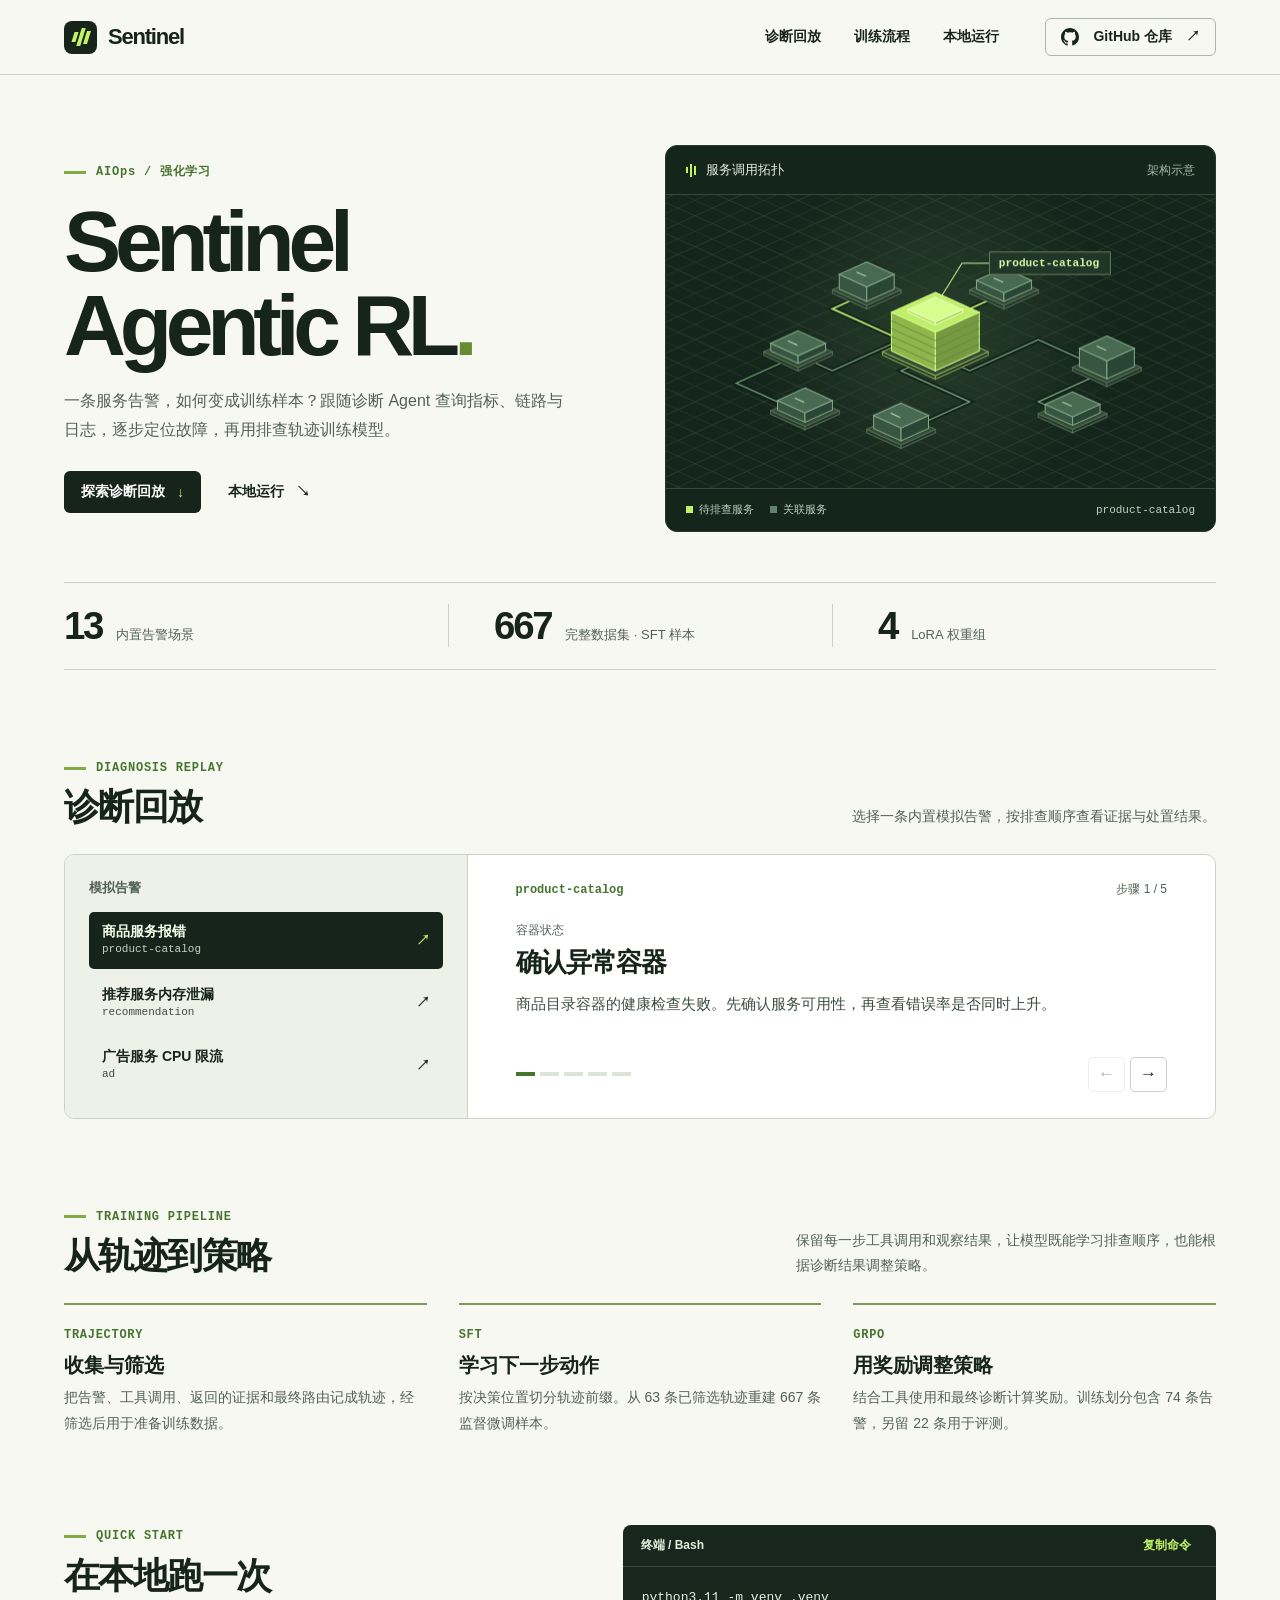
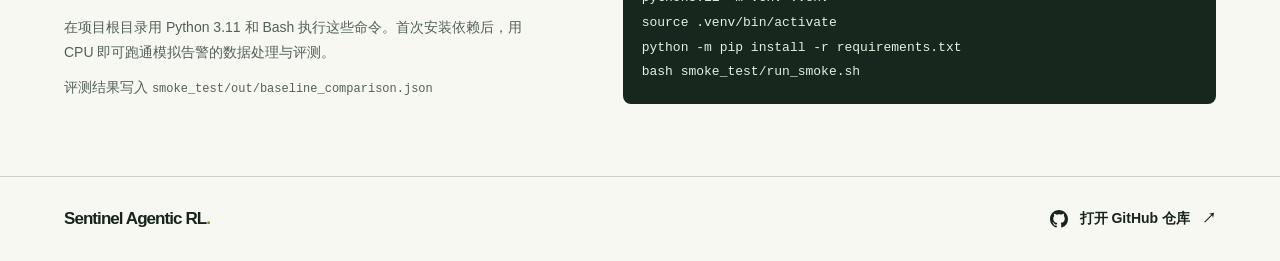
==== docs/index.html @ 5c38166b "feat(site): publish an interactive replay of three simulated incidents" ====
<!doctype html>
<html lang="zh-CN">
<head>
  <meta charset="utf-8">
  <meta name="viewport" content="width=device-width, initial-scale=1">
  <meta name="theme-color" content="#f8f8f2">
  <meta name="description" content="查看 Sentinel Agentic RL 如何从服务告警中收集故障证据，并将诊断轨迹用于模型训练。">
  <title>Sentinel Agentic RL · 运维诊断与强化学习</title>
  <link rel="icon" href="data:image/svg+xml,%3Csvg xmlns='http://www.w3.org/2000/svg' viewBox='0 0 40 40'%3E%3Crect width='40' height='40' rx='8' fill='%2315221b'/%3E%3Cpath d='m7 24 7-10 6 12 7-13 5 6' fill='none' stroke='%23c4f46a' stroke-width='4'/%3E%3C/svg%3E">
  <link rel="stylesheet" href="styles.css">
  <script src="app.js" defer></script>
</head>
<body>
  <a class="skip" href="#main">跳至主要内容</a>
  <header class="top">
    <div class="wrap navrow">
      <a class="brand" href="#main" aria-label="Sentinel 首页"><span class="mark" aria-hidden="true"><i></i><i></i><i></i></span>Sentinel</a>
      <nav aria-label="主导航"><a href="#replay">诊断回放</a><a href="#training">训练流程</a><a href="#run">本地运行</a></nav>
      <a class="repo navrepo" href="https://github.com/lane-cv/Sentinel-agentic-rl" target="_blank" rel="noopener noreferrer"><svg width="18" height="18" viewBox="0 0 16 16" fill="currentColor" aria-hidden="true" focusable="false"><path id="github-mark" d="M8 0C3.58 0 0 3.58 0 8c0 3.54 2.29 6.53 5.47 7.59.4.07.55-.17.55-.38 0-.19-.01-.82-.01-1.49-2.01.37-2.53-.49-2.69-.94-.09-.23-.48-.94-.82-1.13-.28-.15-.68-.52-.01-.53.63-.01 1.08.58 1.23.82.72 1.21 1.87.87 2.33.66.07-.52.28-.87.51-1.07-1.78-.2-3.64-.89-3.64-3.95 0-.87.31-1.59.82-2.15-.08-.2-.36-1.02.08-2.12 0 0 .67-.21 2.2.82A7.43 7.43 0 0 1 8 3.86c.68 0 1.36.09 2 .27 1.53-1.04 2.2-.82 2.2-.82.44 1.1.16 1.92.08 2.12.51.56.82 1.27.82 2.15 0 3.07-1.87 3.75-3.65 3.95.29.25.54.73.54 1.48 0 1.07-.01 1.93-.01 2.2 0 .21.15.46.55.38A8.013 8.013 0 0 0 16 8c0-4.42-3.58-8-8-8Z"/></svg> GitHub 仓库 <span aria-hidden="true">↗</span></a>
    </div>
  </header>
  <main id="main">
    <div class="wrap">
      <section class="hero" aria-labelledby="hero-title">
        <div class="herocopy">
          <p class="kicker"><span class="dash"></span>AIOps / 强化学习</p>
          <h1 id="hero-title"><span>Sentinel</span><span>Agentic RL<span class="dot">.</span></span></h1>
          <p class="hero-text">一条服务告警，如何变成训练样本？跟随诊断 Agent 查询指标、链路与日志，逐步定位故障，再用排查轨迹训练模型。</p>
          <div class="actions"><a class="btn primary" href="#replay">探索诊断回放 <span aria-hidden="true">↓</span></a><a class="textlink" href="#run">本地运行 <span aria-hidden="true">↘</span></a></div>
        </div>
        <figure class="map">
          <div class="maphead"><span class="instrument"><i></i><i></i><i></i></span><strong>服务调用拓扑</strong><span class="map-type">架构示意</span></div>
          <canvas id="topology" width="640" height="330" role="img" aria-label="服务拓扑示意图，突出显示待排查的 product-catalog 节点">待排查的服务节点为 product-catalog。</canvas>
          <figcaption><span><i class="square bright"></i>待排查服务</span><span><i class="square"></i>关联服务</span><code>product-catalog</code></figcaption>
        </figure>
      </section>
      <dl class="stats">
        <div><dt>内置告警场景</dt><dd>13</dd></div>
        <div><dt>完整数据集 · SFT 样本</dt><dd>667</dd></div>
        <div><dt>LoRA 权重组</dt><dd>4</dd></div>
      </dl>
      <section class="section replay" id="replay" aria-labelledby="replay-title">
        <div class="sec-head"><div><p class="kicker"><span class="dash"></span>DIAGNOSIS REPLAY</p><h2 id="replay-title">诊断回放</h2></div><p>选择一条内置模拟告警，按排查顺序查看证据与处置结果。</p></div>
        <div class="replay-box">
          <div class="case-picker"><h3>模拟告警</h3><div id="case-buttons" role="group" aria-label="选择模拟告警" hidden></div><noscript>请启用 JavaScript 切换告警和查看后续步骤。</noscript></div>
          <article class="reader">
            <div class="reader-head"><code id="service">product-catalog</code><span id="progress">步骤 1 / 5</span></div>
            <div id="step-content" aria-live="polite" aria-atomic="true"><p class="step-tool" id="tool">容器状态</p><h3 id="step-title">确认异常容器</h3><p id="observation">商品目录容器的健康检查失败。先确认服务可用性，再查看错误率是否同时上升。</p></div>
            <div class="reader-controls" hidden id="controls"><div class="segments" aria-hidden="true" id="segments"></div><div class="arrows"><button type="button" id="previous" aria-label="上一步">←</button><button type="button" id="next" aria-label="下一步">→</button></div></div>
          </article>
        </div>
      </section>
      <section class="section" id="training" aria-labelledby="training-title">
        <div class="sec-head"><div><p class="kicker"><span class="dash"></span>TRAINING PIPELINE</p><h2 id="training-title">从轨迹到策略</h2></div><p>保留每一步工具调用和观察结果，让模型既能学习排查顺序，也能根据诊断结果调整策略。</p></div>
        <div class="pipeline">
          <article><span class="pipe-tag">TRAJECTORY</span><h3>收集与筛选</h3><p>把告警、工具调用、返回的证据和最终路由记成轨迹，经筛选后用于准备训练数据。</p></article>
          <article><span class="pipe-tag">SFT</span><h3>学习下一步动作</h3><p>按决策位置切分轨迹前缀。从 63 条已筛选轨迹重建 667 条监督微调样本。</p></article>
          <article><span class="pipe-tag">GRPO</span><h3>用奖励调整策略</h3><p>结合工具使用和最终诊断计算奖励。训练划分包含 74 条告警，另留 22 条用于评测。</p></article>
        </div>
      </section>
      <section class="section run" id="run" aria-labelledby="run-title">
        <div><p class="kicker"><span class="dash"></span>QUICK START</p><h2 id="run-title">在本地跑一次</h2><p>在项目根目录用 Python 3.11 和 Bash 执行这些命令。首次安装依赖后，用 CPU 即可跑通模拟告警的数据处理与评测。</p><p class="output">评测结果写入 <code>smoke_test/out/baseline_comparison.json</code></p></div>
        <div class="terminal"><div class="term-head"><span>终端 / Bash</span><button type="button" id="copy" hidden>复制命令</button></div><pre tabindex="0"><code id="commands">python3.11 -m venv .venv
source .venv/bin/activate
python -m pip install -r requirements.txt
bash smoke_test/run_smoke.sh</code></pre><span id="copy-status" class="sr" role="status"></span></div>
      </section>
    </div>
  </main>
  <footer><div class="wrap"><a class="brand footer-brand" href="#main">Sentinel Agentic RL<span class="dot">.</span></a><a class="textlink" href="https://github.com/lane-cv/Sentinel-agentic-rl" target="_blank" rel="noopener noreferrer"><svg width="18" height="18" viewBox="0 0 16 16" fill="currentColor" aria-hidden="true" focusable="false"><use href="#github-mark"/></svg> 打开 GitHub 仓库 <span aria-hidden="true">↗</span></a></div></footer>
</body>
</html>
---- docs/styles.css ----
:root {
  color-scheme: light;
  --paper: #f8f8f2;
  --ink: #17241c;
  --muted: #526158;
  --rule: #cbd1c6;
  --lime: #c1f266;
  --accent: #47752f;
  --night: #17271e;
  --mono: "IBM Plex Mono", "SFMono-Regular", Consolas, monospace;
  font-family: Inter, "Helvetica Neue", "PingFang SC", "Microsoft YaHei", sans-serif;
  background: var(--paper);
  color: var(--ink);
}
* { box-sizing: border-box; }
[hidden] { display: none !important; }
body, h1, h2, h3, p, figure, dl, dd, pre { margin: 0; }
body { -webkit-font-smoothing: antialiased; }
a { color: inherit; text-decoration: none; }
button { font: inherit; color: inherit; cursor: pointer; }
a:focus-visible, button:focus-visible, pre:focus-visible { outline: 3px solid #6a982c; outline-offset: 4px; }
.skip, .sr { position: absolute; overflow: hidden; width: 1px; height: 1px; clip-path: inset(50%); }
.skip:focus { z-index: 3; left: 2rem; top: 1rem; background: white; padding: .7rem 1rem; width: auto; height: auto; clip-path: none; }
.wrap { width: min(1220px, 90%); margin-inline: auto; }
.top { border-bottom: 1px solid var(--rule); }
.navrow { display: flex; height: 74px; align-items: center; gap: 46px; }
.brand { display: inline-flex; align-items: center; gap: 11px; font-size: 22px; font-weight: 730; letter-spacing: -.055em; }
.mark { width: 33px; height: 33px; display: inline-flex; align-items: center; justify-content: center; background: var(--ink); border-radius: 8px; }
.mark i { width: 4px; height: 10px; transform: skew(-17deg); background: var(--lime); margin: 0 1px; }
.mark i:nth-child(2) { height: 18px; }
.mark i:last-child { height: 13px; }
nav { margin-left: auto; display: flex; gap: 33px; }
nav a, .repo, .textlink, .btn, .case-btn, .term-head { font-size: 14px; font-weight: 600; }
nav a, .textlink { padding-block: 8px; }
nav a:hover, .textlink:hover, footer .brand:hover { color: var(--accent); }
.repo { display: inline-flex; align-items: center; gap: 14px; padding: 9px 15px; border: 1px solid #adb7aa; border-radius: 6px; }
.repo:hover { border-color: var(--ink); background: #eef2e7; }
.hero { display: grid; grid-template-columns: 1fr 1.04fr; gap: clamp(35px, 5.5vw, 80px); align-items: center; padding: clamp(45px, 5.5vw, 76px) 0 50px; }
.kicker { display: flex; align-items: center; gap: 10px; font: 650 12px/1.4 var(--mono); letter-spacing: .065em; color: var(--accent); }
.dash { display: inline-block; width: 22px; height: 3px; background: #82aa45; }
h1 { margin: 20px 0; font-size: clamp(65px, 6.7vw, 100px); font-weight: 700; line-height: .97; letter-spacing: -.073em; }
h1 > span { display: block; }
.dot { color: #688c33; }
.hero-text, .sec-head > p, .run p:not(.kicker), .pipeline p { color: var(--muted); line-height: 1.8; }
.hero-text { max-width: 32em; font-size: 16px; }
.actions { display: flex; align-items: center; gap: 27px; margin-top: 27px; }
.btn, .textlink { display: inline-flex; align-items: center; gap: 12px; }
.btn { padding: 12px 17px; border-radius: 6px; }
.primary { background: var(--ink); color: white; }
.primary span { color: var(--lime); }
.primary:hover { background: #304337; }
.map { min-width: 0; overflow: hidden; border-radius: 12px; background: #14251c; color: #e3ecdf; border: 1px solid #26372c; }
.maphead, .map figcaption { display: flex; align-items: center; gap: 10px; padding: 0 20px; }
.maphead { height: 49px; border-bottom: 1px solid #37483c; }
.maphead strong { font-weight: 570; font-size: 13px; }
.instrument { display: flex; align-items: center; gap: 2px; }
.instrument i { display: inline-block; width: 2px; height: 6px; background: var(--lime); }
.instrument i:nth-child(2) { height: 13px; }
.instrument i:last-child { height: 9px; }
.map-type { margin-left: auto; color: #a8b8aa; font-size: 12px; }
.map canvas { display: block; width: 100%; aspect-ratio: 1.88; height: auto; }
.map figcaption { min-height: 43px; border-top: 1px solid #37483c; gap: 16px; font-size: 11px; color: #c1d1c3; }
.map figcaption span { display: inline-flex; align-items: center; gap: 6px; }
.square { width: 7px; height: 7px; background: #62836b; }
.square.bright { background: var(--lime); }
.map figcaption code { margin-left: auto; font-family: var(--mono); }
.stats { display: grid; grid-template-columns: repeat(3, 1fr); border-block: 1px solid var(--rule); }
.stats div { position: relative; display: flex; flex-direction: row-reverse; justify-content: flex-end; align-items: baseline; gap: 14px; padding: 24px 12%; }
.stats div:first-child { padding-left: 0; }
.stats div + div:before { display: block; content: ""; position: absolute; left: 0; top: 25%; height: 50%; border-left: 1px solid var(--rule); }
.stats dd { font-size: clamp(32px, 3vw, 44px); font-weight: 630; letter-spacing: -.06em; line-height: 1; }
.stats dt { color: var(--muted); font-size: 13px; }
.section { scroll-margin: 24px; padding-top: clamp(62px, 7vw, 92px); }
.sec-head { display: flex; gap: 32px; align-items: end; justify-content: space-between; margin-bottom: 25px; }
h2 { font-size: clamp(30px, 2.8vw, 42px); line-height: 1.2; font-weight: 690; letter-spacing: -.045em; margin-top: 10px; }
.sec-head > p { max-width: 30em; font-size: 14px; }
.replay-box { display: grid; grid-template-columns: .7fr 1.3fr; border: 1px solid var(--rule); border-radius: 10px; overflow: hidden; background: #fff; }
.case-picker { background: #edf1e7; padding: 24px; border-right: 1px solid var(--rule); }
.case-picker h3 { font-size: 13px; color: var(--muted); margin-bottom: 15px; }
#case-buttons { display: grid; gap: 6px; }
.case-btn { border: 1px solid transparent; border-radius: 5px; background: transparent; display: flex; align-items: center; gap: 12px; padding: 10px 12px; text-align: left; }
.case-btn span:first-child { flex: 1; }
.case-btn small { display: block; font: 11px/1.5 var(--mono); font-weight: 400; opacity: .8; }
.case-btn[aria-pressed="true"] { background: var(--ink); color: #f5ffea; }
.case-btn[aria-pressed="true"] .chevron { color: var(--lime); }
.case-btn:hover:not([aria-pressed="true"]) { border-color: var(--rule); }
.reader { min-width: 0; padding: 26px clamp(20px, 4vw, 48px); display: flex; flex-direction: column; gap: 24px; }
.reader-head, .reader-controls { display: flex; align-items: center; justify-content: space-between; gap: 15px; }
.reader-head code, .pipe-tag { font: 600 12px var(--mono); color: var(--accent); }
#progress { font-size: 12px; color: var(--muted); font-variant-numeric: tabular-nums; }
#tool { color: var(--muted); font-size: 12px; }
#step-title { font-size: clamp(20px, 2vw, 27px); margin: 6px 0 10px; letter-spacing: -.035em; }
#observation { font-size: 15px; line-height: 1.8; color: #3c4e42; }
.reader-controls { margin-top: auto; }
.segments, .arrows { display: flex; gap: 5px; }
.segments i { width: 19px; height: 4px; background: #dce3d9; }
.segments i.past { background: #92ba60; }
.segments i.current { background: var(--accent); }
.arrows button { border: 1px solid var(--rule); background: transparent; border-radius: 5px; width: 37px; height: 35px; font-size: 17px; }
.arrows button:hover:enabled { background: #eef4e5; }
.arrows button:disabled { opacity: .36; cursor: default; }
.pipeline { display: grid; grid-template-columns: repeat(3, 1fr); gap: 32px; }
.pipeline article { padding-top: 19px; border-top: 2px solid #7f995f; }
.pipe-tag { letter-spacing: .06em; }
.pipeline h3 { font-size: 20px; margin: 10px 0 6px; }
.pipeline p, .run p:not(.kicker) { font-size: 14px; }
.run { display: grid; grid-template-columns: .8fr 1fr; align-items: center; gap: clamp(30px, 7vw, 84px); padding-bottom: 72px; }
.run h2 { margin-bottom: 17px; }
.run .output { margin-top: 10px; }
.output code { font-size: 12px; overflow-wrap: anywhere; }
.terminal { min-width: 0; overflow: hidden; border-radius: 8px; background: var(--night); color: #e4efdf; }
.term-head { padding: 0 18px; height: 42px; display: flex; align-items: center; justify-content: space-between; border-bottom: 1px solid #3b4b41; font-size: 12px; }
.term-head button { background: none; border: 0; color: var(--lime); padding: 7px; }
.terminal pre { font: 13px/1.9 var(--mono); padding: 19px; overflow: auto; }
footer { border-top: 1px solid var(--rule); }
footer .wrap { display: flex; align-items: center; justify-content: space-between; padding-block: 25px; }
.footer-brand { font-size: 17px; gap: 0; }
@media (max-width: 900px) {
  .hero { gap: 25px; grid-template-columns: 1fr 1fr; }
  h1 { font-size: clamp(55px, 8vw, 72px); }
  .stats div { padding-inline: 8%; }
  .navrow { gap: 30px; }
  nav { gap: 23px; }
}
@media (max-width: 720px) {
  .navrow { height: 62px; }
  nav { display: none; }
  .navrepo { margin-left: auto; }
  .hero, .replay-box, .run { grid-template-columns: 1fr; }
  .hero { padding: 40px 0 29px; gap: 30px; }
  h1 { font-size: clamp(62px, 12vw, 82px); margin: 17px 0; }
  .map canvas { aspect-ratio: 2.1; }
  .stats div { flex-direction: column-reverse; justify-content: flex-start; align-items: flex-start; gap: 7px; padding: 18px 9%; }
  .stats dt { font-size: 11px; }
  .section { padding-top: 49px; }
  .sec-head { flex-direction: column; align-items: flex-start; gap: 11px; margin-bottom: 17px; }
  .case-picker { border-right: 0; border-bottom: 1px solid var(--rule); padding: 15px; }
  .case-picker h3 { margin-bottom: 9px; }
  #case-buttons { display: flex; flex-wrap: wrap; }
  .case-btn { font-size: 13px; padding: 8px; }
  .case-btn small, .case-btn .chevron { display: none; }
  .reader { min-height: 245px; gap: 19px; padding: 20px; }
  .pipeline { grid-template-columns: 1fr; gap: 22px; }
  .pipeline article { padding-top: 13px; }
  .run { gap: 20px; padding-bottom: 43px; }
}
@media (max-width: 380px) {
  .wrap { width: 92%; }
  .maphead, .map figcaption { padding-inline: 12px; }
  .map figcaption { gap: 9px; }
  .stats dt { max-width: 7em; }
}
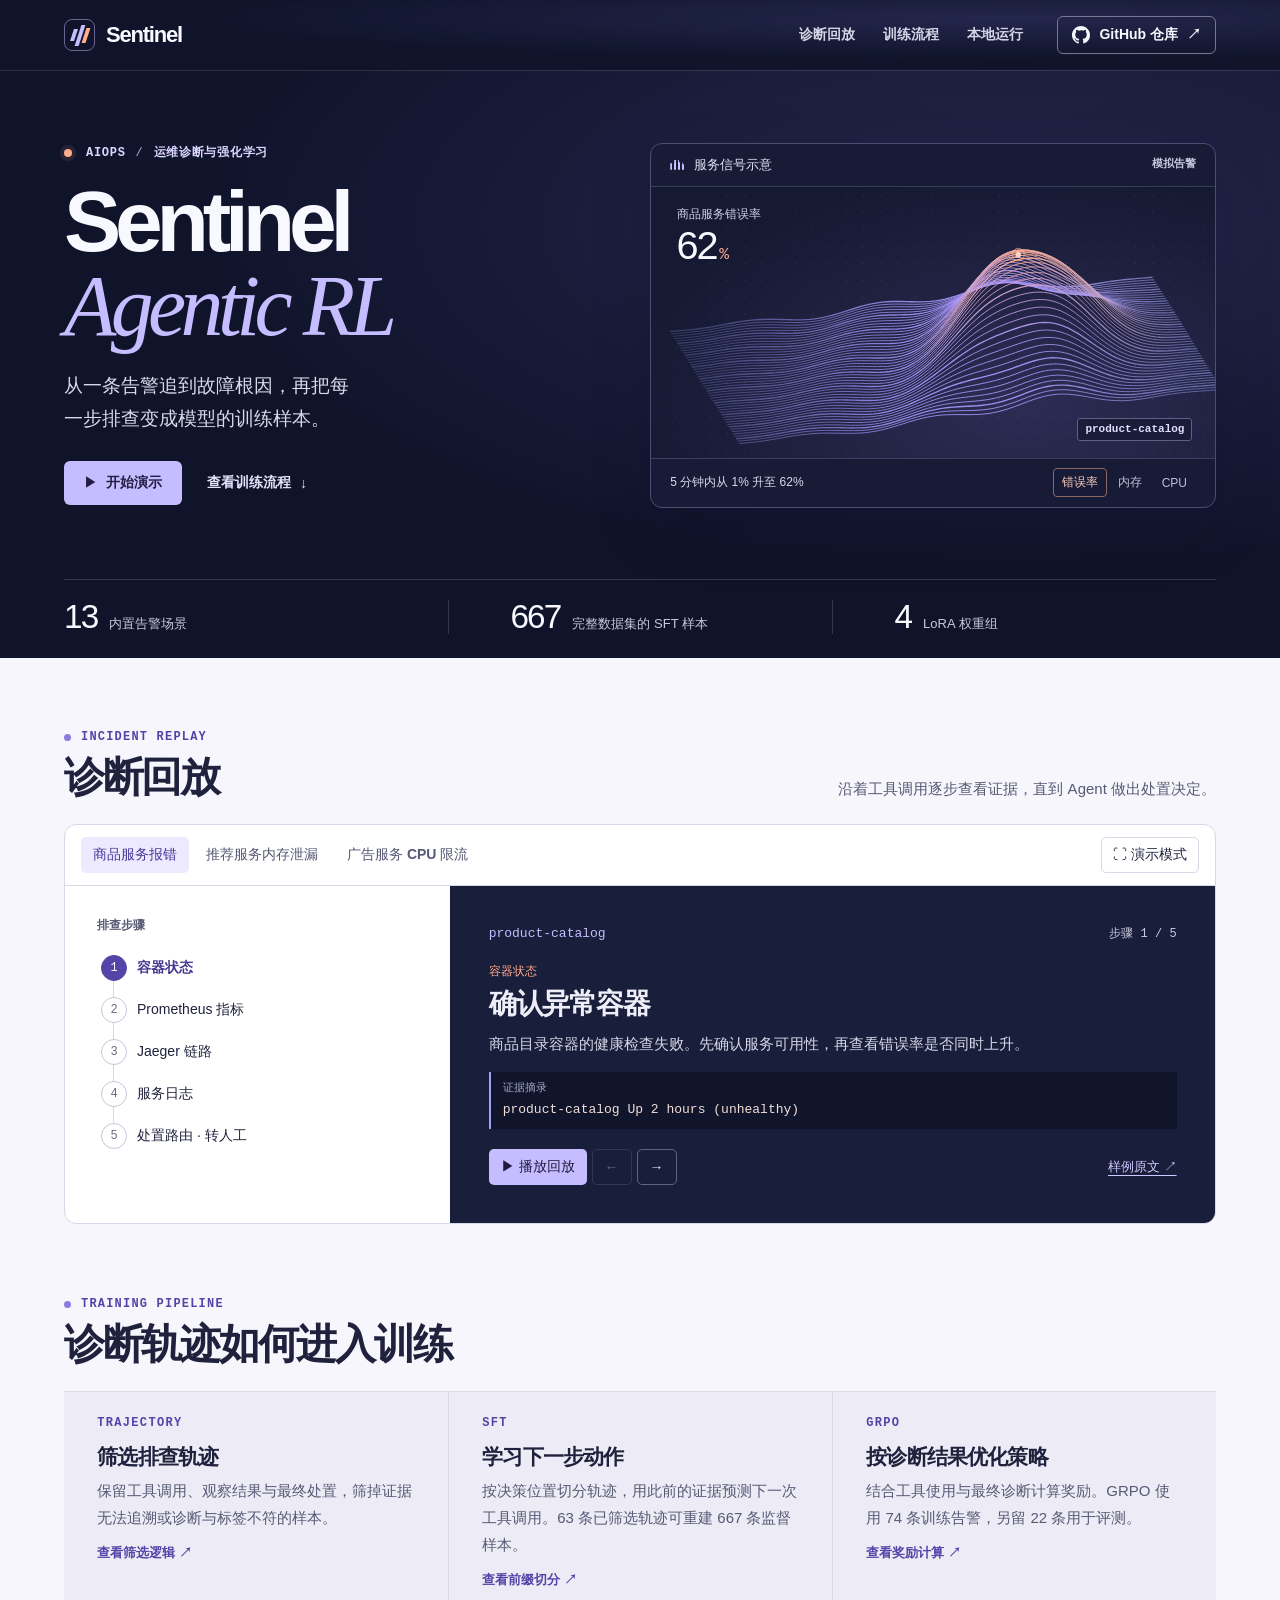
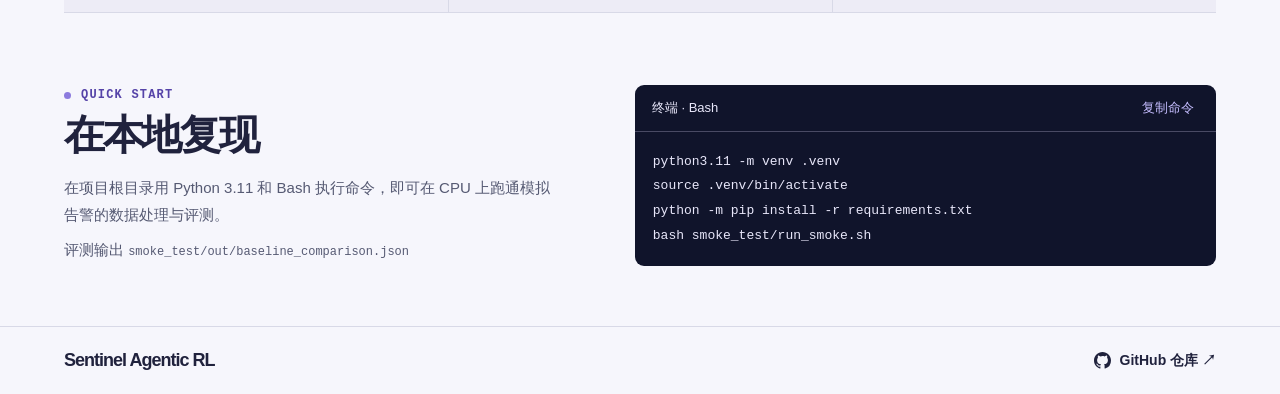
==== commit 26a5a366: "feat(site): add an interactive incident presentation mode" ====
--- a/docs/index.html
+++ b/docs/index.html
@@ -3,70 +3,79 @@
 <head>
   <meta charset="utf-8">
   <meta name="viewport" content="width=device-width, initial-scale=1">
-  <meta name="theme-color" content="#f8f8f2">
-  <meta name="description" content="查看 Sentinel Agentic RL 如何从服务告警中收集故障证据，并将诊断轨迹用于模型训练。">
-  <title>Sentinel Agentic RL · 运维诊断与强化学习</title>
-  <link rel="icon" href="data:image/svg+xml,%3Csvg xmlns='http://www.w3.org/2000/svg' viewBox='0 0 40 40'%3E%3Crect width='40' height='40' rx='8' fill='%2315221b'/%3E%3Cpath d='m7 24 7-10 6 12 7-13 5 6' fill='none' stroke='%23c4f46a' stroke-width='4'/%3E%3C/svg%3E">
+  <meta name="theme-color" content="#10142b">
+  <meta name="description" content="跟随一条模拟告警的诊断轨迹，查看 Sentinel 如何收集证据、选择处置动作，并把工具调用转化为训练样本。">
+  <title>Sentinel Agentic RL · 交互诊断演示</title>
+  <link rel="icon" href="data:image/svg+xml,%3Csvg xmlns='http://www.w3.org/2000/svg' viewBox='0 0 40 40'%3E%3Crect width='40' height='40' rx='10' fill='%23101530'/%3E%3Cpath d='m6 27 10-15 5 13 11-16' fill='none' stroke='%23b8b1ff' stroke-width='4'/%3E%3C/svg%3E">
   <link rel="stylesheet" href="styles.css">
   <script src="app.js" defer></script>
 </head>
 <body>
-  <a class="skip" href="#main">跳至主要内容</a>
-  <header class="top">
-    <div class="wrap navrow">
-      <a class="brand" href="#main" aria-label="Sentinel 首页"><span class="mark" aria-hidden="true"><i></i><i></i><i></i></span>Sentinel</a>
-      <nav aria-label="主导航"><a href="#replay">诊断回放</a><a href="#training">训练流程</a><a href="#run">本地运行</a></nav>
-      <a class="repo navrepo" href="https://github.com/lane-cv/Sentinel-agentic-rl" target="_blank" rel="noopener noreferrer"><svg width="18" height="18" viewBox="0 0 16 16" fill="currentColor" aria-hidden="true" focusable="false"><path id="github-mark" d="M8 0C3.58 0 0 3.58 0 8c0 3.54 2.29 6.53 5.47 7.59.4.07.55-.17.55-.38 0-.19-.01-.82-.01-1.49-2.01.37-2.53-.49-2.69-.94-.09-.23-.48-.94-.82-1.13-.28-.15-.68-.52-.01-.53.63-.01 1.08.58 1.23.82.72 1.21 1.87.87 2.33.66.07-.52.28-.87.51-1.07-1.78-.2-3.64-.89-3.64-3.95 0-.87.31-1.59.82-2.15-.08-.2-.36-1.02.08-2.12 0 0 .67-.21 2.2.82A7.43 7.43 0 0 1 8 3.86c.68 0 1.36.09 2 .27 1.53-1.04 2.2-.82 2.2-.82.44 1.1.16 1.92.08 2.12.51.56.82 1.27.82 2.15 0 3.07-1.87 3.75-3.65 3.95.29.25.54.73.54 1.48 0 1.07-.01 1.93-.01 2.2 0 .21.15.46.55.38A8.013 8.013 0 0 0 16 8c0-4.42-3.58-8-8-8Z"/></svg> GitHub 仓库 <span aria-hidden="true">↗</span></a>
+<a class="skip" href="#main">跳至主要内容</a>
+<header class="mast"><div class="wrap navrow">
+    <a class="brand" href="#main" aria-label="Sentinel 首页"><span class="mark" aria-hidden="true"><i></i><i></i><i></i></span>Sentinel</a>
+    <nav aria-label="主导航"><a href="#replay">诊断回放</a><a href="#training">训练流程</a><a href="#run">本地运行</a></nav>
+    <a class="repo" href="https://github.com/lane-cv/Sentinel-agentic-rl" target="_blank" rel="noopener noreferrer"><svg width="18" height="18" viewBox="0 0 16 16" fill="currentColor" aria-hidden="true" focusable="false"><path id="github-mark" d="M8 0C3.58 0 0 3.58 0 8c0 3.54 2.29 6.53 5.47 7.59.4.07.55-.17.55-.38 0-.19-.01-.82-.01-1.49-2.01.37-2.53-.49-2.69-.94-.09-.23-.48-.94-.82-1.13-.28-.15-.68-.52-.01-.53.63-.01 1.08.58 1.23.82.72 1.21 1.87.87 2.33.66.07-.52.28-.87.51-1.07-1.78-.2-3.64-.89-3.64-3.95 0-.87.31-1.59.82-2.15-.08-.2-.36-1.02.08-2.12 0 0 .67-.21 2.2.82A7.43 7.43 0 0 1 8 3.86c.68 0 1.36.09 2 .27 1.53-1.04 2.2-.82 2.2-.82.44 1.1.16 1.92.08 2.12.51.56.82 1.27.82 2.15 0 3.07-1.87 3.75-3.65 3.95.29.25.54.73.54 1.48 0 1.07-.01 1.93-.01 2.2 0 .21.15.46.55.38A8.013 8.013 0 0 0 16 8c0-4.42-3.58-8-8-8Z"/></svg> GitHub 仓库 <span aria-hidden="true">↗</span></a>
+  </div></header>
+<main id="main">
+<div class="mast">
+  <section class="hero wrap" aria-labelledby="title">
+    <div class="intro"><p class="eyebrow hero-label"><span class="signal-dot"></span>AIOps <span class="slash">/</span> 运维诊断与强化学习</p>
+      <h1 id="title">Sentinel<br><em>Agentic RL</em></h1>
+      <p class="lead">从一条告警追到故障根因，再把每一步排查变成模型的训练样本。</p>
+      <div class="hero-actions"><a id="present" class="button primary" href="#replay"><span aria-hidden="true">▶</span> 开始演示</a><a class="hero-link" href="#training">查看训练流程 <span aria-hidden="true">↓</span></a></div>
     </div>
-  </header>
-  <main id="main">
-    <div class="wrap">
-      <section class="hero" aria-labelledby="hero-title">
-        <div class="herocopy">
-          <p class="kicker"><span class="dash"></span>AIOps / 强化学习</p>
-          <h1 id="hero-title"><span>Sentinel</span><span>Agentic RL<span class="dot">.</span></span></h1>
-          <p class="hero-text">一条服务告警，如何变成训练样本？跟随诊断 Agent 查询指标、链路与日志，逐步定位故障，再用排查轨迹训练模型。</p>
-          <div class="actions"><a class="btn primary" href="#replay">探索诊断回放 <span aria-hidden="true">↓</span></a><a class="textlink" href="#run">本地运行 <span aria-hidden="true">↘</span></a></div>
-        </div>
-        <figure class="map">
-          <div class="maphead"><span class="instrument"><i></i><i></i><i></i></span><strong>服务调用拓扑</strong><span class="map-type">架构示意</span></div>
-          <canvas id="topology" width="640" height="330" role="img" aria-label="服务拓扑示意图，突出显示待排查的 product-catalog 节点">待排查的服务节点为 product-catalog。</canvas>
-          <figcaption><span><i class="square bright"></i>待排查服务</span><span><i class="square"></i>关联服务</span><code>product-catalog</code></figcaption>
-        </figure>
-      </section>
-      <dl class="stats">
-        <div><dt>内置告警场景</dt><dd>13</dd></div>
-        <div><dt>完整数据集 · SFT 样本</dt><dd>667</dd></div>
-        <div><dt>LoRA 权重组</dt><dd>4</dd></div>
-      </dl>
-      <section class="section replay" id="replay" aria-labelledby="replay-title">
-        <div class="sec-head"><div><p class="kicker"><span class="dash"></span>DIAGNOSIS REPLAY</p><h2 id="replay-title">诊断回放</h2></div><p>选择一条内置模拟告警，按排查顺序查看证据与处置结果。</p></div>
-        <div class="replay-box">
-          <div class="case-picker"><h3>模拟告警</h3><div id="case-buttons" role="group" aria-label="选择模拟告警" hidden></div><noscript>请启用 JavaScript 切换告警和查看后续步骤。</noscript></div>
-          <article class="reader">
-            <div class="reader-head"><code id="service">product-catalog</code><span id="progress">步骤 1 / 5</span></div>
-            <div id="step-content" aria-live="polite" aria-atomic="true"><p class="step-tool" id="tool">容器状态</p><h3 id="step-title">确认异常容器</h3><p id="observation">商品目录容器的健康检查失败。先确认服务可用性，再查看错误率是否同时上升。</p></div>
-            <div class="reader-controls" hidden id="controls"><div class="segments" aria-hidden="true" id="segments"></div><div class="arrows"><button type="button" id="previous" aria-label="上一步">←</button><button type="button" id="next" aria-label="下一步">→</button></div></div>
+    <figure class="signal-panel" aria-labelledby="signal-title">
+      <figcaption class="signal-head"><span class="plot-label"><b aria-hidden="true"></b>服务信号示意</span><span class="sim">模拟告警</span></figcaption>
+      <div class="plot">
+        <div class="plot-heading"><span id="signal-title">商品服务错误率</span><strong id="signal-value">62<small>%</small></strong></div>
+        <canvas id="field" width="660" height="300" aria-hidden="true"></canvas>
+        <span class="plot-service" id="plot-service">product-catalog</span>
+      </div>
+      <div class="plot-foot"><p id="signal-note">5 分钟内从 1% 升至 62%</p><div id="signals" class="signal-choices" role="group" aria-label="切换模拟信号" hidden></div></div>
+    </figure>
+  </section>
+  <dl class="stats wrap"><div><dt>内置告警场景</dt><dd>13</dd></div><div><dt>完整数据集的 SFT 样本</dt><dd>667</dd></div><div><dt>LoRA 权重组</dt><dd>4</dd></div></dl>
+</div>
+<div class="wrap body">
+  <section id="replay" aria-labelledby="replay-title">
+    <div class="section-heading"><div><p class="eyebrow"><i></i>Incident replay</p><h2 id="replay-title">诊断回放</h2></div><p>沿着工具调用逐步查看证据，直到 Agent 做出处置决定。</p></div>
+    <div id="replay-home">
+      <div class="workbench" id="workbench">
+        <div class="workbench-head"><div class="case-list" id="case-buttons" role="group" aria-label="选择模拟告警" hidden></div><button class="expand" id="expand" type="button" hidden><span aria-hidden="true">⛶</span> 演示模式</button></div>
+        <div class="replay-grid">
+          <aside><p class="side-label">排查步骤</p><ol id="timeline"></ol><noscript>启用 JavaScript 后可切换场景并播放回放。</noscript></aside>
+          <article class="evidence">
+            <div class="evidence-head"><code id="service">product-catalog</code><span class="step-count" id="progress">步骤 1 / 5</span></div>
+            <div id="step-content" aria-live="polite" aria-atomic="true">
+              <p class="tool" id="tool">容器状态</p><h3 id="step-title">确认异常容器</h3>
+              <p id="observation">商品目录容器的健康检查失败。先确认服务可用性，再查看错误率是否同时上升。</p>
+              <div class="record"><span>证据摘录</span><code id="record">product-catalog   Up 2 hours (unhealthy)</code></div>
+            </div>
+            <div class="controls" id="controls" hidden><div class="transport"><button class="play" id="play" type="button">播放回放</button><button class="arrow" id="previous" type="button" aria-label="上一步">←</button><button class="arrow" id="next" type="button" aria-label="下一步">→</button></div><a id="source" target="_blank" rel="noopener noreferrer">样例原文 ↗</a></div>
           </article>
         </div>
-      </section>
-      <section class="section" id="training" aria-labelledby="training-title">
-        <div class="sec-head"><div><p class="kicker"><span class="dash"></span>TRAINING PIPELINE</p><h2 id="training-title">从轨迹到策略</h2></div><p>保留每一步工具调用和观察结果，让模型既能学习排查顺序，也能根据诊断结果调整策略。</p></div>
-        <div class="pipeline">
-          <article><span class="pipe-tag">TRAJECTORY</span><h3>收集与筛选</h3><p>把告警、工具调用、返回的证据和最终路由记成轨迹，经筛选后用于准备训练数据。</p></article>
-          <article><span class="pipe-tag">SFT</span><h3>学习下一步动作</h3><p>按决策位置切分轨迹前缀。从 63 条已筛选轨迹重建 667 条监督微调样本。</p></article>
-          <article><span class="pipe-tag">GRPO</span><h3>用奖励调整策略</h3><p>结合工具使用和最终诊断计算奖励。训练划分包含 74 条告警，另留 22 条用于评测。</p></article>
-        </div>
-      </section>
-      <section class="section run" id="run" aria-labelledby="run-title">
-        <div><p class="kicker"><span class="dash"></span>QUICK START</p><h2 id="run-title">在本地跑一次</h2><p>在项目根目录用 Python 3.11 和 Bash 执行这些命令。首次安装依赖后，用 CPU 即可跑通模拟告警的数据处理与评测。</p><p class="output">评测结果写入 <code>smoke_test/out/baseline_comparison.json</code></p></div>
-        <div class="terminal"><div class="term-head"><span>终端 / Bash</span><button type="button" id="copy" hidden>复制命令</button></div><pre tabindex="0"><code id="commands">python3.11 -m venv .venv
+      </div>
+    </div>
+  </section>
+  <section id="training" aria-labelledby="training-title">
+    <div class="section-heading"><div><p class="eyebrow"><i></i>Training pipeline</p><h2 id="training-title">诊断轨迹如何进入训练</h2></div></div>
+    <div class="pipeline">
+      <article><p class="tech">TRAJECTORY</p><h3>筛选排查轨迹</h3><p>保留工具调用、观察结果与最终处置，筛掉证据无法追溯或诊断与标签不符的样本。</p><a href="https://github.com/lane-cv/Sentinel-agentic-rl/blob/main/data/cold_start/rejection_sample.py" target="_blank" rel="noopener noreferrer">查看筛选逻辑 ↗</a></article>
+      <article><p class="tech">SFT</p><h3>学习下一步动作</h3><p>按决策位置切分轨迹，用此前的证据预测下一次工具调用。63 条已筛选轨迹可重建 667 条监督样本。</p><a href="https://github.com/lane-cv/Sentinel-agentic-rl/blob/main/data/cold_start/prefix_split.py" target="_blank" rel="noopener noreferrer">查看前缀切分 ↗</a></article>
+      <article><p class="tech">GRPO</p><h3>按诊断结果优化策略</h3><p>结合工具使用与最终诊断计算奖励。GRPO 使用 74 条训练告警，另留 22 条用于评测。</p><a href="https://github.com/lane-cv/Sentinel-agentic-rl/blob/main/grpo/reward_router.py" target="_blank" rel="noopener noreferrer">查看奖励计算 ↗</a></article>
+    </div>
+  </section>
+  <section class="run" id="run" aria-labelledby="run-title">
+    <div><p class="eyebrow"><i></i>Quick start</p><h2 id="run-title">在本地复现</h2><p>在项目根目录用 Python 3.11 和 Bash 执行命令，即可在 CPU 上跑通模拟告警的数据处理与评测。</p><p class="output">评测输出 <code>smoke_test/out/baseline_comparison.json</code></p></div>
+    <div class="terminal"><div class="term-head"><span>终端 · Bash</span><button id="copy" type="button" hidden>复制命令</button></div><pre tabindex="0"><code id="commands">python3.11 -m venv .venv
 source .venv/bin/activate
 python -m pip install -r requirements.txt
 bash smoke_test/run_smoke.sh</code></pre><span id="copy-status" class="sr" role="status"></span></div>
-      </section>
-    </div>
-  </main>
-  <footer><div class="wrap"><a class="brand footer-brand" href="#main">Sentinel Agentic RL<span class="dot">.</span></a><a class="textlink" href="https://github.com/lane-cv/Sentinel-agentic-rl" target="_blank" rel="noopener noreferrer"><svg width="18" height="18" viewBox="0 0 16 16" fill="currentColor" aria-hidden="true" focusable="false"><use href="#github-mark"/></svg> 打开 GitHub 仓库 <span aria-hidden="true">↗</span></a></div></footer>
+  </section>
+</div>
+</main>
+<footer><div class="wrap"><a class="brand" href="#main">Sentinel Agentic RL</a><a class="footer-link" href="https://github.com/lane-cv/Sentinel-agentic-rl" target="_blank" rel="noopener noreferrer"><svg width="17" height="17" viewBox="0 0 16 16" fill="currentColor" aria-hidden="true"><use href="#github-mark"/></svg> GitHub 仓库 ↗</a></div></footer>
+<dialog id="stage" aria-labelledby="stage-title"><div class="stage-header"><div><p class="eyebrow"><i></i>Sentinel Agentic RL</p><h2 id="stage-title">诊断演示</h2></div><button id="close-stage" type="button">退出演示 <span aria-hidden="true">×</span></button></div><div id="stage-slot"></div><p class="shortcuts">← → 切换步骤　·　K 播放或暂停　·　Esc 退出</p></dialog>
 </body>
 </html>
--- a/docs/styles.css
+++ b/docs/styles.css
@@ -1,152 +1,206 @@
 :root {
-  color-scheme: light;
-  --paper: #f8f8f2;
-  --ink: #17241c;
-  --muted: #526158;
-  --rule: #cbd1c6;
-  --lime: #c1f266;
-  --accent: #47752f;
-  --night: #17271e;
+  --night: #10142b;
+  --panel: #191e3a;
+  --paper: #f6f6fc;
+  --ink: #20223d;
+  --muted: #565a73;
+  --iris: #5543a8;
+  --lilac: #c5bdff;
+  --peach: #ffab8c;
+  --line: #d8d9e7;
   --mono: "IBM Plex Mono", "SFMono-Regular", Consolas, monospace;
   font-family: Inter, "Helvetica Neue", "PingFang SC", "Microsoft YaHei", sans-serif;
+  color: var(--ink);
   background: var(--paper);
-  color: var(--ink);
 }
 * { box-sizing: border-box; }
 [hidden] { display: none !important; }
-body, h1, h2, h3, p, figure, dl, dd, pre { margin: 0; }
+body, h1, h2, h3, dl, dd, p, ol, pre, figure { margin: 0; }
 body { -webkit-font-smoothing: antialiased; }
+button, a { touch-action: manipulation; }
+button { font: inherit; color: inherit; cursor: pointer; }
 a { color: inherit; text-decoration: none; }
-button { font: inherit; color: inherit; cursor: pointer; }
-a:focus-visible, button:focus-visible, pre:focus-visible { outline: 3px solid #6a982c; outline-offset: 4px; }
-.skip, .sr { position: absolute; overflow: hidden; width: 1px; height: 1px; clip-path: inset(50%); }
-.skip:focus { z-index: 3; left: 2rem; top: 1rem; background: white; padding: .7rem 1rem; width: auto; height: auto; clip-path: none; }
-.wrap { width: min(1220px, 90%); margin-inline: auto; }
-.top { border-bottom: 1px solid var(--rule); }
-.navrow { display: flex; height: 74px; align-items: center; gap: 46px; }
-.brand { display: inline-flex; align-items: center; gap: 11px; font-size: 22px; font-weight: 730; letter-spacing: -.055em; }
-.mark { width: 33px; height: 33px; display: inline-flex; align-items: center; justify-content: center; background: var(--ink); border-radius: 8px; }
-.mark i { width: 4px; height: 10px; transform: skew(-17deg); background: var(--lime); margin: 0 1px; }
-.mark i:nth-child(2) { height: 18px; }
-.mark i:last-child { height: 13px; }
-nav { margin-left: auto; display: flex; gap: 33px; }
-nav a, .repo, .textlink, .btn, .case-btn, .term-head { font-size: 14px; font-weight: 600; }
-nav a, .textlink { padding-block: 8px; }
-nav a:hover, .textlink:hover, footer .brand:hover { color: var(--accent); }
-.repo { display: inline-flex; align-items: center; gap: 14px; padding: 9px 15px; border: 1px solid #adb7aa; border-radius: 6px; }
-.repo:hover { border-color: var(--ink); background: #eef2e7; }
-.hero { display: grid; grid-template-columns: 1fr 1.04fr; gap: clamp(35px, 5.5vw, 80px); align-items: center; padding: clamp(45px, 5.5vw, 76px) 0 50px; }
-.kicker { display: flex; align-items: center; gap: 10px; font: 650 12px/1.4 var(--mono); letter-spacing: .065em; color: var(--accent); }
-.dash { display: inline-block; width: 22px; height: 3px; background: #82aa45; }
-h1 { margin: 20px 0; font-size: clamp(65px, 6.7vw, 100px); font-weight: 700; line-height: .97; letter-spacing: -.073em; }
-h1 > span { display: block; }
-.dot { color: #688c33; }
-.hero-text, .sec-head > p, .run p:not(.kicker), .pipeline p { color: var(--muted); line-height: 1.8; }
-.hero-text { max-width: 32em; font-size: 16px; }
-.actions { display: flex; align-items: center; gap: 27px; margin-top: 27px; }
-.btn, .textlink { display: inline-flex; align-items: center; gap: 12px; }
-.btn { padding: 12px 17px; border-radius: 6px; }
-.primary { background: var(--ink); color: white; }
-.primary span { color: var(--lime); }
-.primary:hover { background: #304337; }
-.map { min-width: 0; overflow: hidden; border-radius: 12px; background: #14251c; color: #e3ecdf; border: 1px solid #26372c; }
-.maphead, .map figcaption { display: flex; align-items: center; gap: 10px; padding: 0 20px; }
-.maphead { height: 49px; border-bottom: 1px solid #37483c; }
-.maphead strong { font-weight: 570; font-size: 13px; }
-.instrument { display: flex; align-items: center; gap: 2px; }
-.instrument i { display: inline-block; width: 2px; height: 6px; background: var(--lime); }
-.instrument i:nth-child(2) { height: 13px; }
-.instrument i:last-child { height: 9px; }
-.map-type { margin-left: auto; color: #a8b8aa; font-size: 12px; }
-.map canvas { display: block; width: 100%; aspect-ratio: 1.88; height: auto; }
-.map figcaption { min-height: 43px; border-top: 1px solid #37483c; gap: 16px; font-size: 11px; color: #c1d1c3; }
-.map figcaption span { display: inline-flex; align-items: center; gap: 6px; }
-.square { width: 7px; height: 7px; background: #62836b; }
-.square.bright { background: var(--lime); }
-.map figcaption code { margin-left: auto; font-family: var(--mono); }
-.stats { display: grid; grid-template-columns: repeat(3, 1fr); border-block: 1px solid var(--rule); }
-.stats div { position: relative; display: flex; flex-direction: row-reverse; justify-content: flex-end; align-items: baseline; gap: 14px; padding: 24px 12%; }
+button:focus-visible, a:focus-visible, pre:focus-visible { outline: 3px solid #a18afa; outline-offset: 3px; }
+.sr, .skip:not(:focus) { position: absolute; width: 1px; height: 1px; clip-path: inset(50%); overflow: hidden; }
+.skip:focus { position: absolute; z-index: 10; background: white; padding: 12px; }
+.wrap { width: min(1240px, 90%); margin: auto; }
+.mast { background: radial-gradient(ellipse at 79% 26%, #24264c 0, transparent 56%), var(--night); color: #f8f8ff; }
+header { border-bottom: 1px solid #ffffff1f; }
+.navrow, footer .wrap { display: flex; align-items: center; gap: 34px; }
+.navrow { height: 70px; }
+.brand { display: inline-flex; align-items: center; gap: 11px; font-size: 22px; font-weight: 720; letter-spacing: -.055em; }
+.mark { width: 31px; height: 32px; display: inline-flex; justify-content: center; align-items: center; gap: 2px; border: 1px solid #69668f; border-radius: 8px; }
+.mark i { background: var(--lilac); width: 4px; height: 12px; transform: skew(-18deg); }
+.mark i:nth-child(2) { height: 21px; }
+.mark i:last-child { height: 15px; background: var(--peach); }
+nav { display: flex; gap: 28px; margin-left: auto; color: #d6d5e8; }
+nav a, .repo, .hero-actions a, .footer-link { font-size: 14px; font-weight: 610; }
+nav a { padding-block: 10px; }
+nav a:hover, .hero-link:hover { color: var(--peach); }
+.repo, .button, .hero-link, .footer-link { display: inline-flex; align-items: center; justify-content: center; gap: 9px; }
+.repo { padding: 9px 14px; border: 1px solid #777791; border-radius: 6px; }
+.repo:hover, .repo:focus-visible { background: #302f51; }
+.hero { display: grid; grid-template-columns: .96fr 1.04fr; gap: clamp(30px, 5vw, 78px); align-items: center; padding-block: clamp(46px,5.6vw,82px); }
+.eyebrow, .side-label, .tech, .plot-service, .sim { font: 600 12px/1.4 var(--mono); }
+.eyebrow { display: flex; align-items: center; gap: 10px; color: var(--iris); text-transform: uppercase; letter-spacing: .1em; }
+.hero-label { color: #dbd5ff; letter-spacing: .06em; }
+.slash { color: #918cb0; }
+.signal-dot, .eyebrow i { display: inline-block; width: 8px; height: 8px; border-radius: 50%; }
+.signal-dot { background: var(--peach); box-shadow: 0 0 0 4px #ffab8c18; margin-right: 4px; }
+.eyebrow i { background: #8c7bde; width: 7px; height: 7px; }
+h1 { font-size: clamp(68px, 6.7vw, 102px); line-height: .93; letter-spacing: -.072em; font-weight: 680; margin: 20px 0 18px; }
+h1 em { font-family: "Baskervville", "Iowan Old Style", "Palatino Linotype", Georgia, serif; color: var(--lilac); font-weight: 400; letter-spacing: -.065em; line-height: 1.06; }
+.lead { max-width: 25em; text-wrap: balance; color: #d9d9e9; font-size: clamp(17px,1.45vw,21px); line-height: 1.75; }
+.hero-actions { display: flex; gap: 25px; align-items: center; margin-top: 26px; }
+.button, .hero-link { min-height: 44px; }
+.primary { padding-inline: 20px; background: var(--lilac); color: #231d43; border-radius: 6px; }
+.primary:hover { background: #e0dbff; }
+.primary span { font-size: 13px; }
+.hero-link { color: #e5e2fc; }
+.signal-panel { min-width: 0; border: 1px solid #4b4d72; border-radius: 12px; background: #171b36; overflow: hidden; box-shadow: 0 22px 65px #080a191f; }
+.signal-head, .plot-foot { display: flex; align-items: center; justify-content: space-between; gap: 12px; padding-inline: 19px; }
+.signal-head { border-bottom: 1px solid #383d5c; height: 43px; }
+.plot-label { display: inline-flex; align-items: center; gap: 8px; font-size: 13px; font-weight: 580; color: #e6e5f7; }
+.plot-label b { width: 16px; height: 10px; background: repeating-linear-gradient(90deg,#c7c0ff 0 2px,transparent 2px 4px); clip-path: polygon(0 35%,25% 35%,25% 0,54% 0,54% 25%,77% 25%,77% 47%,100% 47%,100% 100%,0 100%); }
+.sim { color: #c8c8de; font-size: 11px; }
+.plot { position: relative; isolation: isolate; aspect-ratio: 2.08; overflow: hidden; background: radial-gradient(ellipse at 66% 80%, #2d2c54, #151931 77%); }
+.plot:before { content: ""; position: absolute; inset: 0; background-image: radial-gradient(#b1afdc48 .7px,transparent .9px); background-size: 17px 17px; opacity: .55; }
+.plot canvas { width: 100%; height: 100%; position: absolute; inset: 0; }
+.plot-heading { position: absolute; z-index: 1; top: 7%; left: 4.5%; display: grid; gap: 2px; pointer-events: none; }
+.plot-heading > span { color: #d2d3eb; font-size: 12px; }
+.plot-heading strong { font-size: clamp(28px,3.1vw,48px); font-weight: 520; letter-spacing: -.055em; line-height: 1.05; font-variant-numeric: tabular-nums; }
+.plot-heading small { font: 500 .41em var(--mono); color: var(--peach); padding-left: 3px; letter-spacing: -.03em; }
+.plot-service { position: absolute; bottom: 6%; right: 4%; padding: 3px 7px; font-size: 11px; color: #e0ddff; background: #181b36d9; border: 1px solid #606083; border-radius: 3px; }
+.plot-foot { min-height: 49px; border-top: 1px solid #3b3e5d; flex-wrap: wrap; padding-block: 7px; }
+.plot-foot p { font-size: 12px; color: #d9d8ed; }
+.signal-choices { display: flex; gap: 2px; }
+.signal-choices button { color: #c0bed8; padding: 5px 8px; border: 1px solid transparent; background: transparent; border-radius: 4px; font-size: 12px; }
+.signal-choices button[aria-pressed="true"] { color: #ffceba; border-color: #8e655e; }
+.stats { display: grid; grid-template-columns: repeat(3,1fr); padding-block: 20px 24px; border-top: 1px solid #ffffff27; }
+.stats div { display: flex; flex-direction: row-reverse; justify-content: flex-end; align-items: baseline; gap: 12px; padding-left: 16%; }
+.stats div + div { border-left: 1px solid #ffffff25; }
 .stats div:first-child { padding-left: 0; }
-.stats div + div:before { display: block; content: ""; position: absolute; left: 0; top: 25%; height: 50%; border-left: 1px solid var(--rule); }
-.stats dd { font-size: clamp(32px, 3vw, 44px); font-weight: 630; letter-spacing: -.06em; line-height: 1; }
-.stats dt { color: var(--muted); font-size: 13px; }
-.section { scroll-margin: 24px; padding-top: clamp(62px, 7vw, 92px); }
-.sec-head { display: flex; gap: 32px; align-items: end; justify-content: space-between; margin-bottom: 25px; }
-h2 { font-size: clamp(30px, 2.8vw, 42px); line-height: 1.2; font-weight: 690; letter-spacing: -.045em; margin-top: 10px; }
-.sec-head > p { max-width: 30em; font-size: 14px; }
-.replay-box { display: grid; grid-template-columns: .7fr 1.3fr; border: 1px solid var(--rule); border-radius: 10px; overflow: hidden; background: #fff; }
-.case-picker { background: #edf1e7; padding: 24px; border-right: 1px solid var(--rule); }
-.case-picker h3 { font-size: 13px; color: var(--muted); margin-bottom: 15px; }
-#case-buttons { display: grid; gap: 6px; }
-.case-btn { border: 1px solid transparent; border-radius: 5px; background: transparent; display: flex; align-items: center; gap: 12px; padding: 10px 12px; text-align: left; }
-.case-btn span:first-child { flex: 1; }
-.case-btn small { display: block; font: 11px/1.5 var(--mono); font-weight: 400; opacity: .8; }
-.case-btn[aria-pressed="true"] { background: var(--ink); color: #f5ffea; }
-.case-btn[aria-pressed="true"] .chevron { color: var(--lime); }
-.case-btn:hover:not([aria-pressed="true"]) { border-color: var(--rule); }
-.reader { min-width: 0; padding: 26px clamp(20px, 4vw, 48px); display: flex; flex-direction: column; gap: 24px; }
-.reader-head, .reader-controls { display: flex; align-items: center; justify-content: space-between; gap: 15px; }
-.reader-head code, .pipe-tag { font: 600 12px var(--mono); color: var(--accent); }
-#progress { font-size: 12px; color: var(--muted); font-variant-numeric: tabular-nums; }
-#tool { color: var(--muted); font-size: 12px; }
-#step-title { font-size: clamp(20px, 2vw, 27px); margin: 6px 0 10px; letter-spacing: -.035em; }
-#observation { font-size: 15px; line-height: 1.8; color: #3c4e42; }
-.reader-controls { margin-top: auto; }
-.segments, .arrows { display: flex; gap: 5px; }
-.segments i { width: 19px; height: 4px; background: #dce3d9; }
-.segments i.past { background: #92ba60; }
-.segments i.current { background: var(--accent); }
-.arrows button { border: 1px solid var(--rule); background: transparent; border-radius: 5px; width: 37px; height: 35px; font-size: 17px; }
-.arrows button:hover:enabled { background: #eef4e5; }
-.arrows button:disabled { opacity: .36; cursor: default; }
-.pipeline { display: grid; grid-template-columns: repeat(3, 1fr); gap: 32px; }
-.pipeline article { padding-top: 19px; border-top: 2px solid #7f995f; }
-.pipe-tag { letter-spacing: .06em; }
-.pipeline h3 { font-size: 20px; margin: 10px 0 6px; }
-.pipeline p, .run p:not(.kicker) { font-size: 14px; }
-.run { display: grid; grid-template-columns: .8fr 1fr; align-items: center; gap: clamp(30px, 7vw, 84px); padding-bottom: 72px; }
-.run h2 { margin-bottom: 17px; }
-.run .output { margin-top: 10px; }
-.output code { font-size: 12px; overflow-wrap: anywhere; }
-.terminal { min-width: 0; overflow: hidden; border-radius: 8px; background: var(--night); color: #e4efdf; }
-.term-head { padding: 0 18px; height: 42px; display: flex; align-items: center; justify-content: space-between; border-bottom: 1px solid #3b4b41; font-size: 12px; }
-.term-head button { background: none; border: 0; color: var(--lime); padding: 7px; }
-.terminal pre { font: 13px/1.9 var(--mono); padding: 19px; overflow: auto; }
-footer { border-top: 1px solid var(--rule); }
-footer .wrap { display: flex; align-items: center; justify-content: space-between; padding-block: 25px; }
-.footer-brand { font-size: 17px; gap: 0; }
-@media (max-width: 900px) {
-  .hero { gap: 25px; grid-template-columns: 1fr 1fr; }
-  h1 { font-size: clamp(55px, 8vw, 72px); }
-  .stats div { padding-inline: 8%; }
-  .navrow { gap: 30px; }
-  nav { gap: 23px; }
+.stats dd { font: 520 clamp(26px,2.6vw,39px)/1 "Helvetica Neue", sans-serif; letter-spacing: -.055em; }
+.stats dt { color: #c7c8df; font-size: 13px; }
+.body section { padding-top: clamp(50px,5.6vw,80px); scroll-margin-top: 20px; }
+.section-heading, .stage-header { display: flex; align-items: end; justify-content: space-between; gap: 24px; margin-bottom: 22px; }
+h2 { font-size: clamp(30px,3.2vw,44px); line-height: 1.2; margin-top: 7px; letter-spacing: -.055em; }
+.section-heading > p, .run > div > p:not(.eyebrow), .pipeline article > p:not(.tech) { font-size: 15px; color: var(--muted); line-height: 1.8; }
+.workbench { background: #fff; border: 1px solid var(--line); border-radius: 12px; overflow: hidden; }
+.workbench-head { display: flex; align-items: center; justify-content: space-between; gap: 10px; padding: 12px 16px; border-bottom: 1px solid var(--line); }
+.case-list, .transport { display: flex; flex-wrap: wrap; gap: 5px; }
+.case-list button, .expand, .arrow, .play, #close-stage { border-radius: 5px; padding: 8px 11px; font-size: 14px; font-weight: 570; border: 1px solid transparent; background: transparent; }
+.case-list button { color: #565873; }
+.case-list button[aria-pressed="true"] { background: #ede9ff; color: #493898; }
+.case-list button:hover, .expand:hover, .timeline-btn:hover { background: #f1effa; }
+.expand { border-color: var(--line); white-space: nowrap; }
+.replay-grid { display: grid; grid-template-columns: minmax(210px,.67fr) 1.33fr; }
+aside { padding: clamp(19px,2.5vw,32px); }
+.side-label { color: var(--muted); margin-bottom: 12px; }
+#timeline { list-style: none; padding: 0; }
+.timeline-btn { width: 100%; border: 0; background: transparent; text-align: left; display: flex; align-items: center; gap: 10px; position: relative; padding: 8px 4px; border-radius: 5px; font-size: 14px; line-height: 1.4; }
+.timeline-btn .index { display: grid; place-items: center; width: 26px; height: 26px; flex: none; border-radius: 50%; font: 12px var(--mono); border: 1px solid #c6c7da; color: #676a81; background: white; z-index: 1; }
+#timeline li:not(:last-child) .timeline-btn:after { content: ""; position: absolute; top: 32px; bottom: -11px; left: 16px; border-left: 1px solid var(--line); }
+.timeline-btn[aria-current="step"] { color: #483790; font-weight: 660; }
+.timeline-btn[aria-current="step"] .index { background: var(--iris); border-color: var(--iris); color: #fff; }
+.timeline-btn.done .index { background: #eae6fc; border-color: #cfc5f5; color: #4e428d; }
+.evidence { background: var(--panel); color: #eeeef8; padding: clamp(23px,3vw,39px); min-width: 0; display: flex; flex-direction: column; }
+.evidence-head, .controls { display: flex; align-items: center; justify-content: space-between; gap: 12px; }
+.evidence-head code { font: 13px var(--mono); color: var(--lilac); }
+.step-count { font: 12px var(--mono); color: #cacadd; }
+#step-content { margin-block: 21px 20px; }
+.tool { font-size: 12px; color: var(--peach); margin-bottom: 7px; }
+h3 { font-size: 21px; letter-spacing: -.04em; }
+.evidence h3 { font-size: clamp(23px,2.15vw,33px); line-height: 1.25; }
+#observation { color: #d6d7e8; font-size: 15px; line-height: 1.75; margin-top: 10px; }
+.record { display: grid; gap: 5px; margin-top: 15px; padding: 8px 12px; background: #10152b; border-left: 2px solid #a79fee; }
+.record span { color: #a5a8c5; font-size: 11px; }
+.record code { color: #f3ded8; font: 13px/1.6 var(--mono); overflow-wrap: anywhere; }
+.controls { margin-top: auto; }
+.controls a { color: #d0c9ff; font-size: 13px; text-decoration: underline; text-underline-offset: 4px; }
+.play { color: #201a3c; background: var(--lilac); }
+.play:hover { background: #e1dbff; }
+.arrow { color: #e6e4f8; border-color: #62637f; min-width: 40px; }
+.arrow:hover:enabled { background: #3d3e5c; }
+.arrow:disabled { opacity: .37; cursor: default; }
+.pipeline { display: grid; grid-template-columns: repeat(3,1fr); background: #edecf6; border-block: 1px solid var(--line); }
+.pipeline article { padding: 23px clamp(18px,2.6vw,36px); }
+.pipeline article + article { border-left: 1px solid var(--line); }
+.tech { color: var(--iris); letter-spacing: .11em; }
+.pipeline h3 { margin: 11px 0 6px; }
+.pipeline a { display: inline-block; font-size: 13px; font-weight: 620; color: var(--iris); padding-top: 13px; }
+.pipeline a:hover, .footer-link:hover { text-decoration: underline; }
+.run { display: grid; grid-template-columns: .85fr 1fr; gap: clamp(26px,6vw,80px); align-items: center; padding-bottom: 60px; }
+.run h2 { margin-bottom: 14px; }
+.run p.output { font-size: 13px; margin-top: 8px; }
+.output code { font: 12px var(--mono); overflow-wrap: anywhere; }
+.terminal { min-width: 0; background: var(--night); border-radius: 9px; color: #e8e7fa; }
+.term-head { border-bottom: 1px solid #494a64; display: flex; align-items: center; justify-content: space-between; padding: 9px 17px; font-size: 13px; }
+.term-head button { color: var(--lilac); background: none; border: 0; padding: 5px; }
+.terminal pre { padding: 18px; overflow: auto; font: 13px/1.9 var(--mono); }
+footer { border-top: 1px solid var(--line); }
+footer .wrap { padding-block: 23px; justify-content: space-between; }
+footer .brand { font-size: 18px; }
+dialog { width: min(1080px, 94vw); max-width: 100%; max-height: 92dvh; overflow: auto; border: 1px solid #bbb7d2; border-radius: 13px; background: var(--paper); color: var(--ink); padding: clamp(14px,2.5vw,30px); }
+dialog::backdrop { background: #0a0b19df; }
+body:has(dialog[open]) { overflow: hidden; }
+.stage-header { align-items: center; margin-bottom: 14px; }
+.stage-header h2 { font-size: clamp(22px,2.4vw,32px); }
+#close-stage { border: 1px solid #c4c2d7; }
+.shortcuts { color: var(--muted); font: 12px/1.5 var(--mono); margin-top: 12px; }
+@media (min-width: 721px) { dialog .evidence { min-height: 345px; } }
+@media (max-width: 860px) {
+  .hero { gap: 25px; }
+  .stats div { padding-left: 9%; }
+  .case-list button { padding-inline: 8px; }
+  .navrow { gap: 20px; }
 }
 @media (max-width: 720px) {
-  .navrow { height: 62px; }
+  .wrap { width: 91%; }
+  .navrow { height: 58px; }
   nav { display: none; }
-  .navrepo { margin-left: auto; }
-  .hero, .replay-box, .run { grid-template-columns: 1fr; }
-  .hero { padding: 40px 0 29px; gap: 30px; }
-  h1 { font-size: clamp(62px, 12vw, 82px); margin: 17px 0; }
-  .map canvas { aspect-ratio: 2.1; }
-  .stats div { flex-direction: column-reverse; justify-content: flex-start; align-items: flex-start; gap: 7px; padding: 18px 9%; }
+  .repo { margin-left: auto; }
+  .hero { grid-template-columns: 1fr; padding-block: 35px 28px; gap: 27px; }
+  h1 { font-size: clamp(60px,12vw,80px); margin: 16px 0 12px; }
+  .hero-actions { margin-top: 18px; }
+  .lead { font-size: 16px; }
+  .plot { aspect-ratio: 2.25; }
+  .plot-heading strong { font-size: 31px; }
+  .signal-head { height: 36px; }
+  .signal-head, .plot-foot { padding-inline: 12px; }
+  .stats { padding-block: 15px 18px; }
+  .stats div { flex-direction: column-reverse; align-items: start; gap: 5px; }
   .stats dt { font-size: 11px; }
-  .section { padding-top: 49px; }
-  .sec-head { flex-direction: column; align-items: flex-start; gap: 11px; margin-bottom: 17px; }
-  .case-picker { border-right: 0; border-bottom: 1px solid var(--rule); padding: 15px; }
-  .case-picker h3 { margin-bottom: 9px; }
-  #case-buttons { display: flex; flex-wrap: wrap; }
-  .case-btn { font-size: 13px; padding: 8px; }
-  .case-btn small, .case-btn .chevron { display: none; }
-  .reader { min-height: 245px; gap: 19px; padding: 20px; }
-  .pipeline { grid-template-columns: 1fr; gap: 22px; }
-  .pipeline article { padding-top: 13px; }
-  .run { gap: 20px; padding-bottom: 43px; }
+  .stats dd { font-size: 28px; }
+  .section-heading { display: grid; gap: 8px; margin-bottom: 15px; }
+  .replay-grid, .pipeline, .run { grid-template-columns: 1fr; }
+  .workbench-head { flex-wrap: wrap; padding: 9px; }
+  .expand, .case-list button { font-size: 12px; }
+  aside { padding: 9px 14px 13px; }
+  .side-label { margin-bottom: 3px; }
+  #timeline { display: flex; }
+  #timeline li { flex: 1; }
+  .timeline-btn { justify-content: center; }
+  .timeline-btn .step-name { position: absolute; clip-path: inset(50%); width: 1px; height: 1px; overflow: hidden; }
+  #timeline li:not(:last-child) .timeline-btn:after { border-left: 0; border-top: 1px solid var(--line); left: 50%; right: -50%; top: 50%; bottom: auto; }
+  .evidence { padding: 19px; }
+  #step-content { margin-block: 16px; }
+  .pipeline article { padding: 19px; }
+  .pipeline article + article { border-left: 0; border-top: 1px solid var(--line); }
+  .run { gap: 16px; padding-bottom: 40px; }
+  .shortcuts { display: none; }
+  dialog { width: 96vw; padding: 11px; }
 }
 @media (max-width: 380px) {
-  .wrap { width: 92%; }
-  .maphead, .map figcaption { padding-inline: 12px; }
-  .map figcaption { gap: 9px; }
-  .stats dt { max-width: 7em; }
-}
+  .hero-actions { gap: 17px; }
+  .signal-choices button { padding-inline: 5px; }
+  .plot-foot { gap: 5px; }
+  .stats dt { max-width: 8em; }
+  .case-list { gap: 1px; }
+  .controls { flex-wrap: wrap; }
+}
+@media (prefers-reduced-motion: no-preference) {
+  @keyframes show-evidence { from { opacity: .35; transform: translateY(5px); } to { opacity: 1; transform: translateY(0); } }
+  #step-content.arriving { animation: show-evidence .25s ease-out; }
+  a, button { transition: color .16s, background-color .16s, border-color .16s; }
+}
